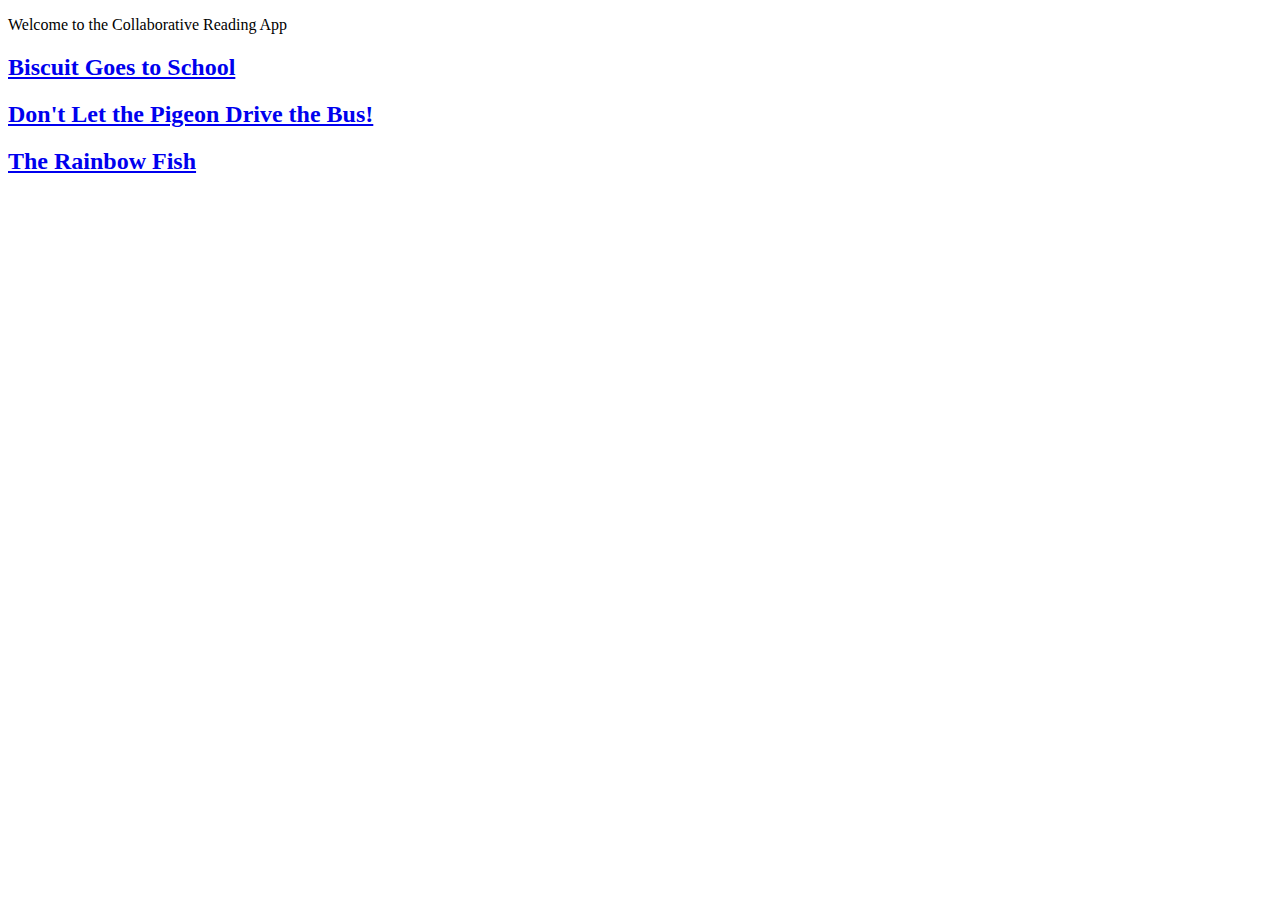
==== index.html @ ea21a5ef "initial" ====
<!DOCTYPE html>
<html lang="en">

<head>
    <meta charset="UTF-8">
    <meta name="viewport" content="width=device-width, initial-scale=1.0">
    <meta http-equiv="X-UA-Compatible" content="ie=edge">
    <title>Landing Page</title>
    <link rel="stylesheet" type="text/css" href="styles.css">
</head>

<body>
    <header>
        <p>Welcome to the Collaborative Reading App</p>
    </header>
    <div class="landing-page">
        <div class="book-section" id="book1">
            <a href="bookPage_1.html">
                <div class="book-overlay">
                    <h2>Biscuit Goes to School</h2>
                </div>
            </a>
        </div>
        <div class="book-section" id="book2">
            <a href="bookPage.html?book=pigeon">
                <div class="book-overlay">
                    <h2>Don't Let the Pigeon Drive the Bus!</h2>
                </div>
            </a>
        </div>
        <div class="book-section" id="book3">
            <a href="bookPage.html?book=fish">
                <div class="book-overlay">
                    <h2>The Rainbow Fish</h2>
                </div>
            </a>
        </div>
    </div>
</body>

</html>
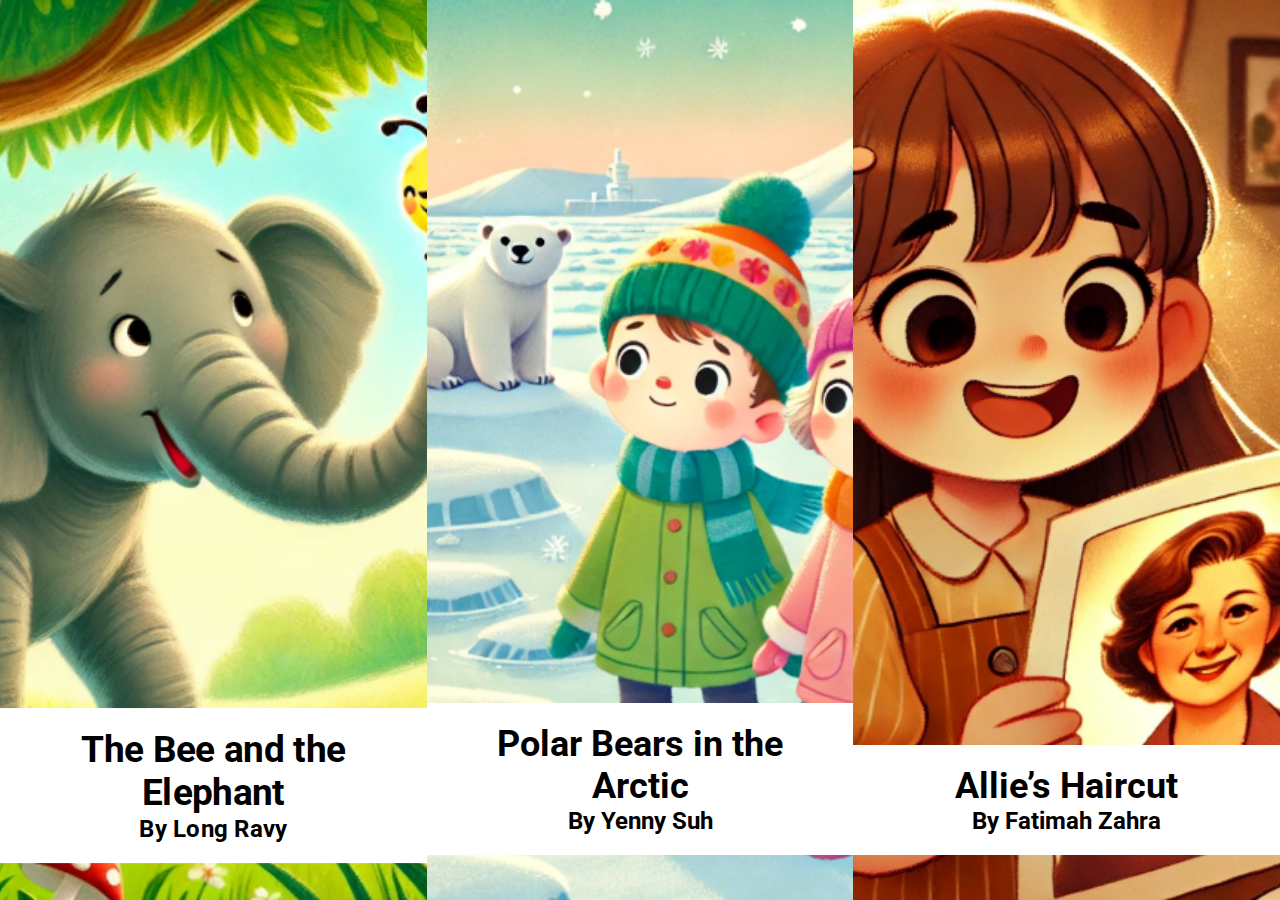
==== commit 34ea3e03: "Update" ====
--- a/index.html
+++ b/index.html
@@ -6,35 +6,35 @@
     <meta name="viewport" content="width=device-width, initial-scale=1.0">
     <meta http-equiv="X-UA-Compatible" content="ie=edge">
     <title>Landing Page</title>
-    <link rel="stylesheet" type="text/css" href="styles.css">
+    <link rel="stylesheet" type="text/css" href="css/styles.css">
 </head>
 
 <body>
-    <header>
-        <p>Welcome to the Collaborative Reading App</p>
-    </header>
     <div class="landing-page">
-        <div class="book-section" id="book1">
-            <a href="bookPage_1.html">
+        <a href="beeElephant.html" class="book-link">
+            <div class="book-section" style="background-image: url('images/covers/cover1.png');">
                 <div class="book-overlay">
-                    <h2>Biscuit Goes to School</h2>
+                    <h2>The Bee and the Elephant</h2>
+                    <h4>By Long Ravy</h4>
                 </div>
-            </a>
-        </div>
-        <div class="book-section" id="book2">
-            <a href="bookPage.html?book=pigeon">
+            </div>
+        </a>
+        <a href="polarBear.html" class="book-link">
+            <div class="book-section" style="background-image: url('images/covers/cover2.png');">
                 <div class="book-overlay">
-                    <h2>Don't Let the Pigeon Drive the Bus!</h2>
+                    <h2>Polar Bears in the Arctic</h2>
+                    <h4>By Yenny Suh</h4>
                 </div>
-            </a>
-        </div>
-        <div class="book-section" id="book3">
-            <a href="bookPage.html?book=fish">
+            </div>
+        </a>
+        <a href="alliesHaircut.html" class="book-link">
+            <div class="book-section" style="background-image: url('images/covers/cover3.png');">
                 <div class="book-overlay">
-                    <h2>The Rainbow Fish</h2>
+                    <h2>Allie’s Haircut</h2>
+                    <h4>By Fatimah Zahra</h4>
                 </div>
-            </a>
-        </div>
+            </div>
+        </a>
     </div>
 </body>
 
--- a/css/styles.css
+++ b/css/styles.css
@@ -0,0 +1,217 @@
+
+@import url('https://fonts.googleapis.com/css2?family=Roboto:wght@400;700&display=swap');
+
+body {
+  font-family: 'Roboto', sans-serif;
+}
+
+/* General Styles */
+* {
+  margin: 0;
+  padding: 0;
+  box-sizing: border-box;
+}
+
+/* Full-page Slideshow */
+.slideshow-container {
+  height: 100vh; /* Full viewport height */
+  width: 100vw; /* Full viewport width */
+  overflow: hidden;
+  position: relative;
+}
+
+.mySlides {
+  height: 100%;
+  width: 100%;
+  position: absolute;
+  top: 0;
+  left: 0;
+  background-position: center;
+  background-size: cover;
+  background-repeat: no-repeat;
+  opacity: 0;
+  transition: opacity 0.5s ease-in-out;
+}
+
+.mySlides.active {
+  opacity: 1;
+}
+
+/* Round Navigation Buttons */
+.prev, .next {
+  position: fixed;
+  bottom: 20px;
+  background-color: #4377d0;
+  color: white;
+  width: 75px;
+  height: 75px;
+  border-radius: 50%;
+  font-size: 29px;
+  font-weight: bold;
+  cursor: pointer;
+  z-index: 2;
+  display: flex;
+  justify-content: center;
+  align-items: center;
+  border: none;
+  transition: background-color 0.3s ease;
+}
+
+.prev {
+  right: 120px;
+}
+
+.next {
+  right: 20px;
+}
+
+.prev:hover, .next:hover {
+  background-color: #1238aa;
+}
+
+/* Information button */
+.info-button {
+  position: absolute;
+  bottom: 20px;
+  left: 20px;
+  background-color: #4377d0;
+  border-color:#4377d0 ;
+  color: white;
+  width: 75px;
+  height: 75px;
+  border-radius: 50%;
+  font-size: 33px;
+  font-weight: bold;
+  cursor: pointer;
+  display: flex;
+  justify-content: center;
+  align-items: center;
+  z-index: 2;
+  visibility: hidden; /* Hidden by default */
+  opacity: 0;
+  transition: background-color 0.3s ease;
+}
+
+.info-button:hover{
+  background-color: #1238aa;
+  border-color:#1238aa ;
+}
+
+/* Hover effect with tooltip including an image */
+.info-button:hover .hover-box {
+  display: flex; /* Make the container visible and a flexbox */
+  align-items: center; /* Vertically align image and text */
+  position: absolute;
+  top: -50px; /* Adjust as needed */
+  left: 120%; /* Position to the right of the button */
+  background-color: rgba(255, 255, 255, 1);
+  color: black;
+  padding: 10px 50px 10px 10px;
+  border-radius: 5px;
+  font-size: 16px;
+  white-space: nowrap;
+  z-index: 3;
+  gap: 10px; /* Add space between image and text */
+  box-shadow: 2px 2px 5px rgba(0, 0, 0, 0.25);
+}
+
+/* Tooltip image styling */
+.hover-box img {
+  width: 50px; /* Adjust as needed */
+  height: 50px; /* Adjust as needed */
+  object-fit: cover; /* Ensure the image maintains aspect ratio */
+  border-radius: 5px; /* Optional rounded corners */
+  margin: 15px;
+}
+
+/* Text field styles */
+.text-container {
+    position: absolute;
+    top: 50%;
+    right: 0;
+    width: 42%; /* Right half of the image */
+    padding: 50px;
+    background: rgba(255, 255, 255, 0.5);
+    color: black;
+    font-size: 1.7rem;
+    text-align: center;
+    transform: translateY(-50%);
+    display: none; /* Hidden by default */
+  }
+
+  .text-container.active {
+    display: block; /* Show only on active slides */
+  }
+
+  /* Home button styling */
+.home-button {
+  position: fixed;
+  bottom: 20px;
+  left: 50%;
+  transform: translateX(-50%);
+  background-color: #4CAF50; /* Green button */
+  color: white;
+  font-size: 26px;
+  padding: 20px 30px;
+  border: none;
+  border-radius: 10px;
+  cursor: pointer;
+  transition: background-color 0.3s ease;
+  z-index: 3;
+}
+
+.home-button:hover {
+  background-color: #45a049; /* Darker green on hover */
+}
+
+
+
+/* Full-screen landing page */
+.landing-page {
+  display: flex;
+  flex-direction: row; /* Horizontally align sections */
+  width: 100vw; /* Full viewport width */
+  height: 100vh; /* Full viewport height */
+  margin: 0;
+  overflow: hidden;
+}
+
+/* Individual book sections */
+.book-section {
+  flex: 1; /* Divide equally among sections */
+  position: relative;
+  height: 100%;
+  background-size: cover;
+  background-position: center;
+  cursor: pointer;
+  transition: transform 0.2s ease-in-out; /* Subtler scale effect */
+}
+
+.book-section:hover {
+  transform: scale(1.05); /* Slightly subtler scaling */
+}
+
+/* Text overlay on book sections */
+.book-overlay {
+  position: absolute;
+  bottom: 5%;
+  width: 100%;
+  text-align: center;
+  background: rgba(255, 255, 255, 1);
+  color: black;
+  padding: 20px;
+  font-size: 1.5rem;
+  transition: background 0.3s ease-in-out;
+}
+
+.book-link {
+  display: block; /* Makes the link a block element */
+  width: 100%;
+  height: 100%;
+  text-decoration: none; /* Remove underline from links */
+  color: inherit; /* Inherit text color */
+}
+
+.book-link:hover .book-section {
+  transform: scale(1.02); /* Maintain the hover effect */
+}